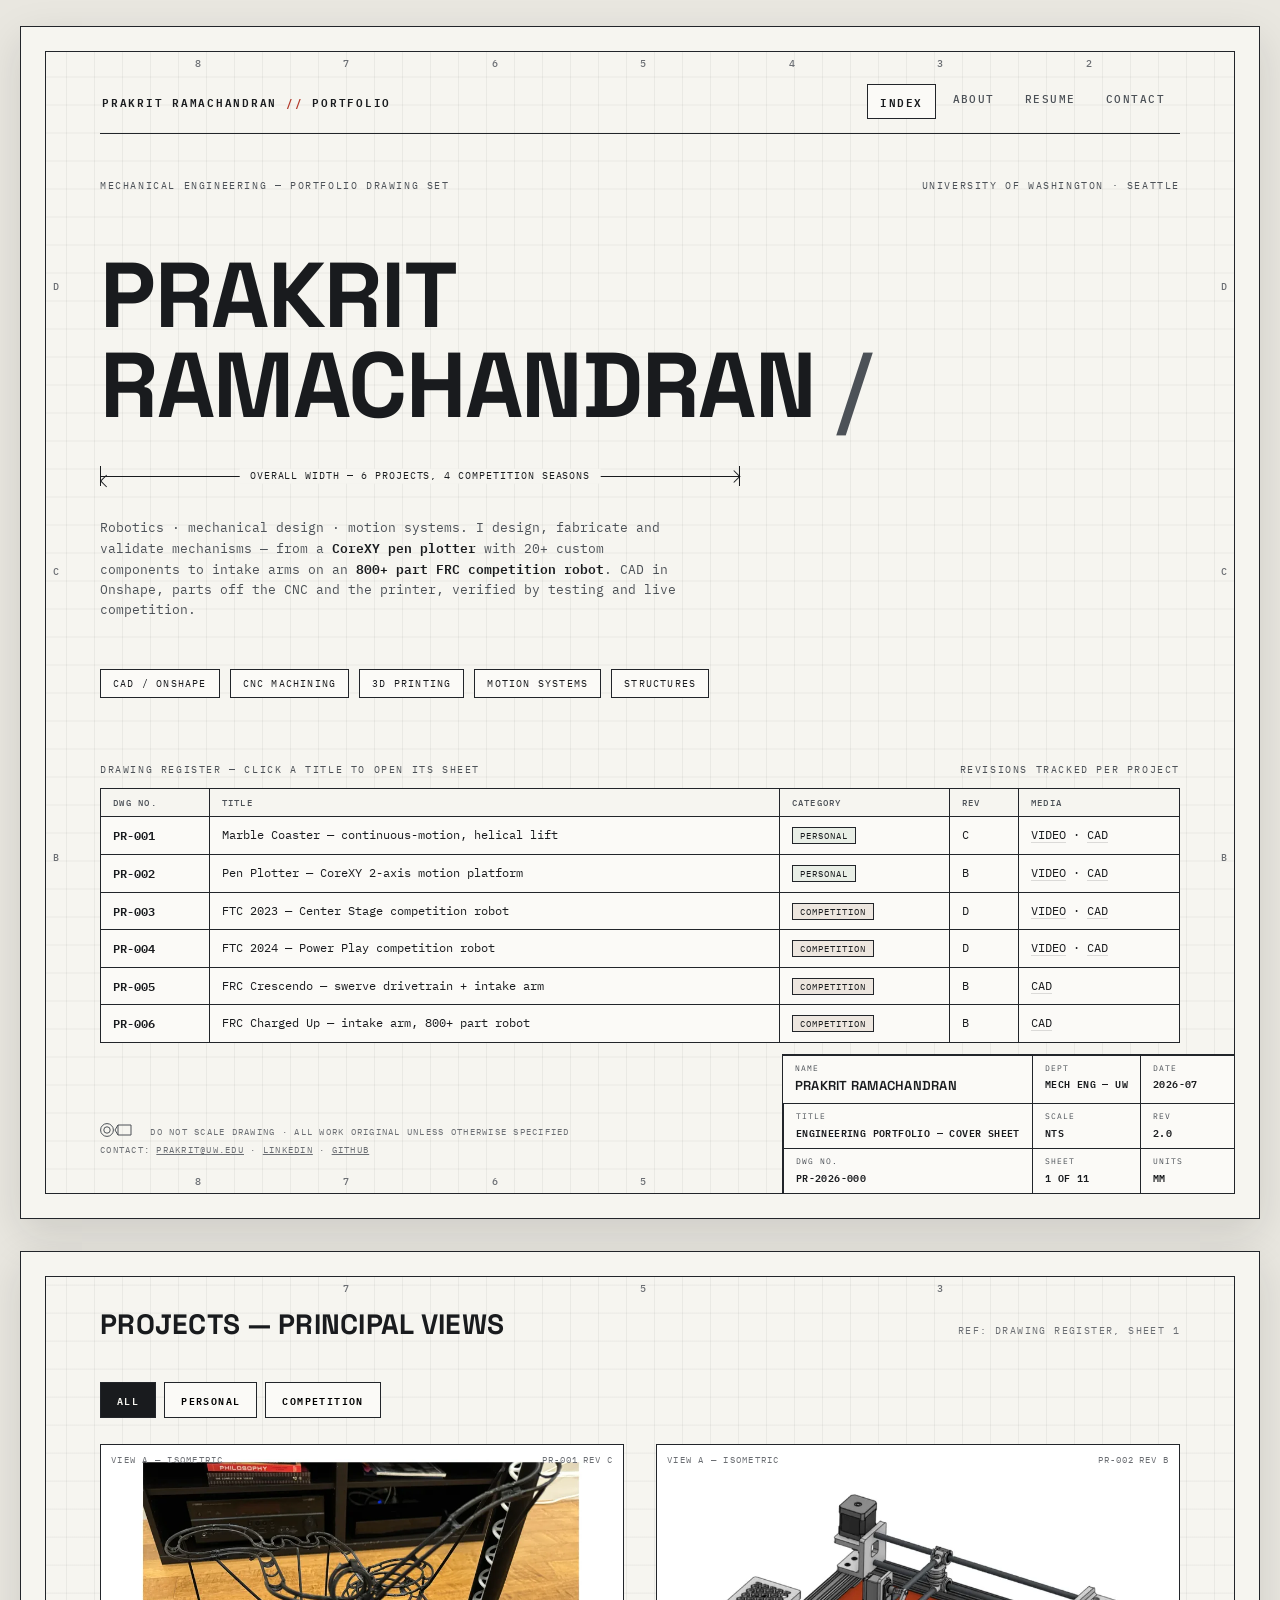
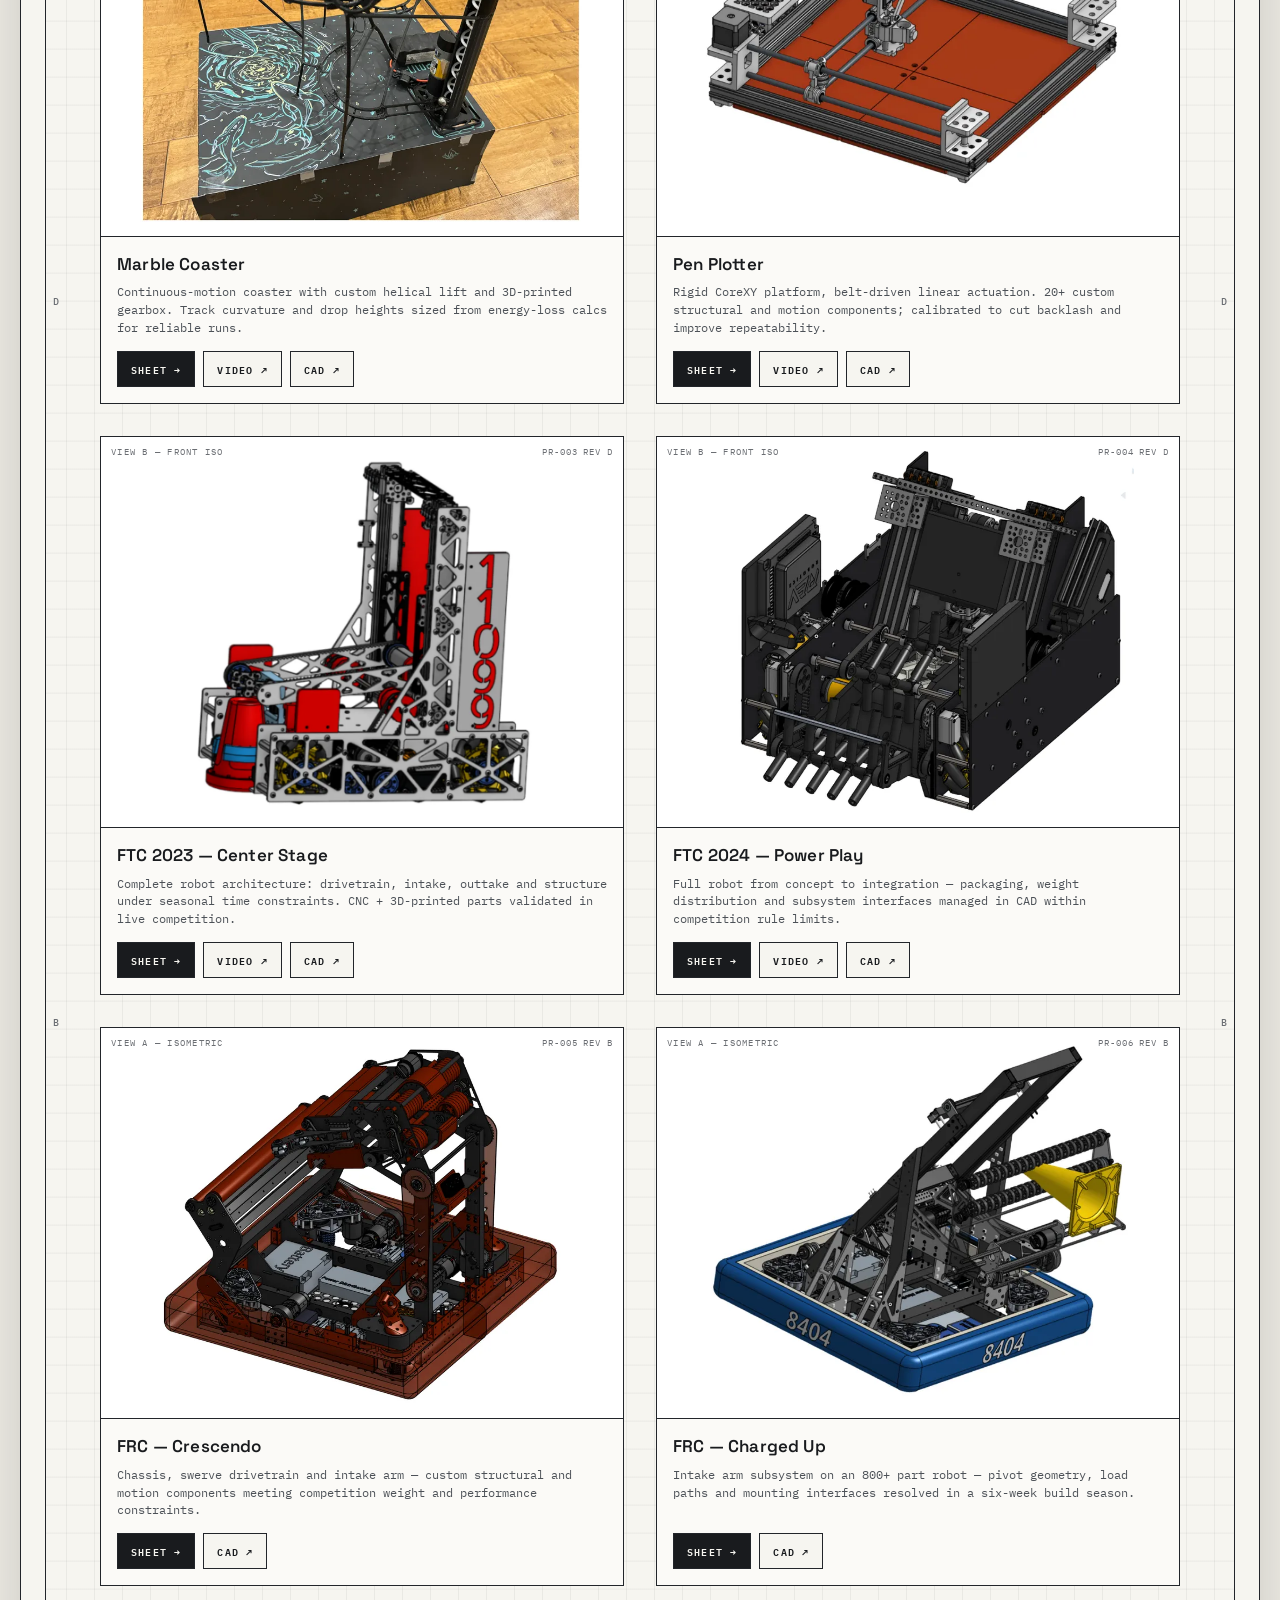
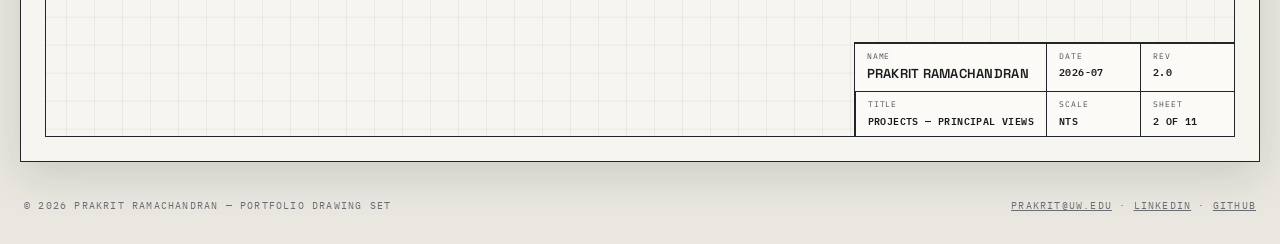
==== index.html @ e2759ec9 "Redesign portfolio as an engineering drawing set Full rebuild of the site (previously hosted only on" ====
<!doctype html>
<html lang="en">
<head>
<meta charset="utf-8"/>
<meta name="viewport" content="width=device-width,initial-scale=1"/>
<title>Prakrit Ramachandran — Mechanical Engineering Portfolio</title>
<meta name="description" content="Mechanical engineering portfolio of Prakrit Ramachandran (University of Washington) — competition robotics, CoreXY pen plotter, continuous-motion marble coaster. CAD, CNC, 3D printing, motion systems."/>
<link rel="icon" type="image/svg+xml" href="/assets/favicon.svg"/>
<link rel="canonical" href="https://prakrit-portfolio.vercel.app/"/>
<meta property="og:type" content="website"/>
<meta property="og:title" content="Prakrit Ramachandran — Engineering Portfolio"/>
<meta property="og:description" content="Robotics · mechanical design · motion systems. A portfolio presented as an engineering drawing set."/>
<meta property="og:image" content="https://prakrit-portfolio.vercel.app/assets/og.jpg"/>
<meta property="og:url" content="https://prakrit-portfolio.vercel.app/"/>
<meta name="twitter:card" content="summary_large_image"/>
<link rel="preconnect" href="https://fonts.googleapis.com">
<link rel="preconnect" href="https://fonts.gstatic.com" crossorigin>
<link href="https://fonts.googleapis.com/css2?family=IBM+Plex+Mono:wght@400;500;600&family=Space+Grotesk:wght@500;600;700&display=swap" rel="stylesheet">
<link rel="stylesheet" href="/styles.css"/>
</head>
<body>

<!-- ============ SHEET 1 — COVER + DRAWING REGISTER ============ -->
<section class="sheet" aria-label="Cover sheet">
  <div class="sheet-inner">
    <div class="zones" aria-hidden="true">
      <span class="zx" style="left:12.5%">8</span><span class="zx" style="left:25%">7</span><span class="zx" style="left:37.5%">6</span><span class="zx" style="left:50%">5</span><span class="zx" style="left:62.5%">4</span><span class="zx" style="left:75%">3</span><span class="zx" style="left:87.5%">2</span>
      <span class="zx b" style="left:12.5%">8</span><span class="zx b" style="left:25%">7</span><span class="zx b" style="left:37.5%">6</span><span class="zx b" style="left:50%">5</span><span class="zx b" style="left:62.5%">4</span><span class="zx b" style="left:75%">3</span><span class="zx b" style="left:87.5%">2</span>
      <span class="zy" style="top:20%">D</span><span class="zy" style="top:45%">C</span><span class="zy" style="top:70%">B</span>
      <span class="zy r" style="top:20%">D</span><span class="zy r" style="top:45%">C</span><span class="zy r" style="top:70%">B</span>
    </div>

    <div class="navstrip">
      <a class="brand" href="/">PRAKRIT RAMACHANDRAN <span class="slash">//</span> PORTFOLIO</a>
      <nav aria-label="Primary">
        <a href="/" aria-current="page">INDEX</a>
        <a href="/about">ABOUT</a>
        <a href="/resume">RESUME</a>
        <a href="/contact">CONTACT</a>
      </nav>
    </div>

    <div class="cover-meta">
      <span>Mechanical Engineering — Portfolio Drawing Set</span>
      <span>University of Washington · Seattle</span>
    </div>

    <h1 class="cover-title">Prakrit<br/>Ramachandran<span class="thin"> /</span></h1>
    <div class="dim" aria-hidden="true">
      <span class="ext" style="left:0"></span><span class="ext" style="right:0"></span>
      <span class="bar"></span>
      <span class="lbl">OVERALL WIDTH — 6 PROJECTS, 4 COMPETITION SEASONS</span>
    </div>

    <p class="cover-sub">Robotics · mechanical design · motion systems. I design, fabricate and validate mechanisms — from a <b>CoreXY pen plotter</b> with 20+ custom components to intake arms on an <b>800+ part FRC competition robot</b>. CAD in Onshape, parts off the CNC and the printer, verified by testing and live competition.</p>

    <div class="cover-tags" role="list" aria-label="Skills">
      <span class="tag" role="listitem">CAD / ONSHAPE</span><span class="tag" role="listitem">CNC MACHINING</span><span class="tag" role="listitem">3D PRINTING</span><span class="tag" role="listitem">MOTION SYSTEMS</span><span class="tag" role="listitem">STRUCTURES</span>
    </div>

    <div class="register">
      <p class="reg-cap"><span>DRAWING REGISTER — CLICK A TITLE TO OPEN ITS SHEET</span><span>REVISIONS TRACKED PER PROJECT</span></p>
      <table class="reg">
        <thead><tr><th scope="col">DWG NO.</th><th scope="col">TITLE</th><th scope="col" class="hide-m">CATEGORY</th><th scope="col" class="hide-m">REV</th><th scope="col">MEDIA</th></tr></thead>
        <tbody>
          <tr>
            <td class="no plain">PR-001</td>
            <td><a class="rowlink" href="/projects/marble-coaster">Marble Coaster — continuous-motion, helical lift</a></td>
            <td class="plain hide-m"><span class="cat p">PERSONAL</span></td><td class="plain hide-m">C</td>
            <td class="plain"><a class="media" href="https://youtu.be/8bl2oFjKbBY" target="_blank" rel="noopener">VIDEO</a> · <a class="media" href="https://cad.onshape.com/documents/384256130598b3cf56482454/w/2050ca5f6c68fd333b65bd61/e/ee0c9c2a7a30ceb8021e9c9c" target="_blank" rel="noopener">CAD</a></td>
          </tr>
          <tr>
            <td class="no plain">PR-002</td>
            <td><a class="rowlink" href="/projects/pen-plotter">Pen Plotter — CoreXY 2-axis motion platform</a></td>
            <td class="plain hide-m"><span class="cat p">PERSONAL</span></td><td class="plain hide-m">B</td>
            <td class="plain"><a class="media" href="https://youtu.be/qZgPj7opYQs" target="_blank" rel="noopener">VIDEO</a> · <a class="media" href="https://cad.onshape.com/documents/32592ddfffefad438c66eb91/w/7700c668dd6e04e0ac611197/e/1776a5f9c063f7653e8564c6" target="_blank" rel="noopener">CAD</a></td>
          </tr>
          <tr>
            <td class="no plain">PR-003</td>
            <td><a class="rowlink" href="/projects/ftc-center-stage">FTC 2023 — Center Stage competition robot</a></td>
            <td class="plain hide-m"><span class="cat c">COMPETITION</span></td><td class="plain hide-m">D</td>
            <td class="plain"><a class="media" href="https://www.youtube.com/watch?v=8yHOitnPuRc" target="_blank" rel="noopener">VIDEO</a> · <a class="media" href="https://cad.onshape.com/documents/21a56fda02435a6c545804e4/w/b0a64d2f252843a2d962571f/e/10439a29e656feba714ab18b" target="_blank" rel="noopener">CAD</a></td>
          </tr>
          <tr>
            <td class="no plain">PR-004</td>
            <td><a class="rowlink" href="/projects/ftc-power-play">FTC 2024 — Power Play competition robot</a></td>
            <td class="plain hide-m"><span class="cat c">COMPETITION</span></td><td class="plain hide-m">D</td>
            <td class="plain"><a class="media" href="https://youtu.be/rv_-GV-la8k" target="_blank" rel="noopener">VIDEO</a> · <a class="media" href="https://cad.onshape.com/documents/5cfcf398c1abd473022fdc97/w/ca053431c6e5b3e2f6314bfa/e/371427608bae168fc1ccc074?renderMode=0&uiState=661c72ffdc1f8708bbbbf50b" target="_blank" rel="noopener">CAD</a></td>
          </tr>
          <tr>
            <td class="no plain">PR-005</td>
            <td><a class="rowlink" href="/projects/frc-crescendo">FRC Crescendo — swerve drivetrain + intake arm</a></td>
            <td class="plain hide-m"><span class="cat c">COMPETITION</span></td><td class="plain hide-m">B</td>
            <td class="plain"><a class="media" href="https://cad.onshape.com/documents/507364f702b24b9ad93b4220/w/3c854fb5b9c545876fc1f113/e/45adb8b54ace8211607a5ac1?renderMode=%20&uiState=66f3ad767076f77109f56f84" target="_blank" rel="noopener">CAD</a></td>
          </tr>
          <tr>
            <td class="no plain">PR-006</td>
            <td><a class="rowlink" href="/projects/frc-charged-up">FRC Charged Up — intake arm, 800+ part robot</a></td>
            <td class="plain hide-m"><span class="cat c">COMPETITION</span></td><td class="plain hide-m">B</td>
            <td class="plain"><a class="media" href="https://cad.onshape.com/documents/6c824aecc1867331a253a99e/w/2cdff6aef3e157d9c9357890/e/097e5739bbd965454c6625a1" target="_blank" rel="noopener">CAD</a></td>
          </tr>
        </tbody>
      </table>
    </div>

    <div class="stamp">
      <svg class="thirdangle" width="34" height="16" viewBox="0 0 34 16" fill="none" stroke="#4C5157" stroke-width="1" aria-hidden="true"><circle cx="7" cy="8" r="3.2"/><circle cx="7" cy="8" r="6.4"/><path d="M18 3 L31 3 L31 13 L18 13 Z M18 3 L15 8 L18 13"/></svg>
      DO NOT SCALE DRAWING · ALL WORK ORIGINAL UNLESS OTHERWISE SPECIFIED<br/>
      CONTACT: <a href="mailto:prakrit@uw.edu">PRAKRIT@UW.EDU</a> · <a href="https://www.linkedin.com/in/prakrit-ramachandran-660112269/" target="_blank" rel="noopener">LINKEDIN</a> · <a href="https://github.com/prakritr" target="_blank" rel="noopener">GITHUB</a>
    </div>

    <div class="titleblock" role="presentation">
      <div class="tb wide name"><span class="k">NAME</span><span class="v">PRAKRIT RAMACHANDRAN</span></div>
      <div class="tb"><span class="k">DEPT</span><span class="v">MECH ENG — UW</span></div>
      <div class="tb"><span class="k">DATE</span><span class="v">2026-07</span></div>
      <div class="tb wide"><span class="k">TITLE</span><span class="v">ENGINEERING PORTFOLIO — COVER SHEET</span></div>
      <div class="tb"><span class="k">SCALE</span><span class="v">NTS</span></div>
      <div class="tb"><span class="k">REV</span><span class="v">2.0</span></div>
      <div class="tb wide"><span class="k">DWG NO.</span><span class="v">PR-2026-000</span></div>
      <div class="tb"><span class="k">SHEET</span><span class="v">1 OF 11</span></div>
      <div class="tb"><span class="k">UNITS</span><span class="v">MM</span></div>
    </div>
  </div>
</section>

<!-- ============ SHEET 2 — PROJECTS, PRINCIPAL VIEWS ============ -->
<section class="sheet" aria-label="Projects">
  <div class="sheet-inner">
    <div class="zones" aria-hidden="true">
      <span class="zx" style="left:25%">7</span><span class="zx" style="left:50%">5</span><span class="zx" style="left:75%">3</span>
      <span class="zy" style="top:30%">D</span><span class="zy" style="top:65%">B</span>
      <span class="zy r" style="top:30%">D</span><span class="zy r" style="top:65%">B</span>
    </div>

    <div class="sheet-head" style="margin-top:6px">
      <h2>Projects — Principal Views</h2>
      <span class="ref">REF: DRAWING REGISTER, SHEET 1</span>
    </div>

    <div class="filters" role="toolbar" aria-label="Filter projects">
      <button class="pill" data-filter="all" aria-pressed="true">ALL</button>
      <button class="pill" data-filter="personal" aria-pressed="false">PERSONAL</button>
      <button class="pill" data-filter="competition" aria-pressed="false">COMPETITION</button>
    </div>

    <div class="views">
      <article class="view" data-category="personal">
        <div class="img"><span class="viewlbl">VIEW A — ISOMETRIC</span><span class="dwgno">PR-001 REV C</span>
          <a href="/projects/marble-coaster" aria-label="Open Marble Coaster sheet"><picture>
            <source type="image/webp" srcset="/assets/img/marble-coaster-800.webp 800w, /assets/img/marble-coaster-1600.webp 1600w" sizes="(max-width:820px) 92vw, 540px"/>
            <img src="/assets/img/marble-coaster-1600.jpg" alt="Continuous-motion marble coaster with helical lift, as built" loading="lazy" width="1400" height="1156"/>
          </picture></a>
        </div>
        <div class="meta">
          <h3><a href="/projects/marble-coaster">Marble Coaster</a></h3>
          <p>Continuous-motion coaster with custom helical lift and 3D-printed gearbox. Track curvature and drop heights sized from energy-loss calcs for reliable runs.</p>
          <div class="links"><a class="btn solid" href="/projects/marble-coaster">SHEET →</a><a class="btn" href="https://youtu.be/8bl2oFjKbBY" target="_blank" rel="noopener">VIDEO ↗</a><a class="btn" href="https://cad.onshape.com/documents/384256130598b3cf56482454/w/2050ca5f6c68fd333b65bd61/e/ee0c9c2a7a30ceb8021e9c9c" target="_blank" rel="noopener">CAD ↗</a></div>
        </div>
      </article>

      <article class="view" data-category="personal">
        <div class="img"><span class="viewlbl">VIEW A — ISOMETRIC</span><span class="dwgno">PR-002 REV B</span>
          <a href="/projects/pen-plotter" aria-label="Open Pen Plotter sheet"><picture>
            <source type="image/webp" srcset="/assets/img/pen-plotter-800.webp 800w, /assets/img/pen-plotter-1600.webp 1600w" sizes="(max-width:820px) 92vw, 540px"/>
            <img src="/assets/img/pen-plotter-1600.jpg" alt="CoreXY pen plotter CAD render, isometric view" loading="lazy" width="1400" height="843"/>
          </picture></a>
        </div>
        <div class="meta">
          <h3><a href="/projects/pen-plotter">Pen Plotter</a></h3>
          <p>Rigid CoreXY platform, belt-driven linear actuation. 20+ custom structural and motion components; calibrated to cut backlash and improve repeatability.</p>
          <div class="links"><a class="btn solid" href="/projects/pen-plotter">SHEET →</a><a class="btn" href="https://youtu.be/qZgPj7opYQs" target="_blank" rel="noopener">VIDEO ↗</a><a class="btn" href="https://cad.onshape.com/documents/32592ddfffefad438c66eb91/w/7700c668dd6e04e0ac611197/e/1776a5f9c063f7653e8564c6" target="_blank" rel="noopener">CAD ↗</a></div>
        </div>
      </article>

      <article class="view" data-category="competition">
        <div class="img"><span class="viewlbl">VIEW B — FRONT ISO</span><span class="dwgno">PR-003 REV D</span>
          <a href="/projects/ftc-center-stage" aria-label="Open FTC Center Stage sheet"><picture>
            <source type="image/webp" srcset="/assets/img/ftc-center-stage-800.webp 800w, /assets/img/ftc-center-stage-1600.webp 1600w" sizes="(max-width:820px) 92vw, 540px"/>
            <img src="/assets/img/ftc-center-stage-1600.jpg" alt="FTC Center Stage robot CAD render with lift and intake" loading="lazy" width="1064" height="1080"/>
          </picture></a>
        </div>
        <div class="meta">
          <h3><a href="/projects/ftc-center-stage">FTC 2023 — Center Stage</a></h3>
          <p>Complete robot architecture: drivetrain, intake, outtake and structure under seasonal time constraints. CNC + 3D-printed parts validated in live competition.</p>
          <div class="links"><a class="btn solid" href="/projects/ftc-center-stage">SHEET →</a><a class="btn" href="https://www.youtube.com/watch?v=8yHOitnPuRc" target="_blank" rel="noopener">VIDEO ↗</a><a class="btn" href="https://cad.onshape.com/documents/21a56fda02435a6c545804e4/w/b0a64d2f252843a2d962571f/e/10439a29e656feba714ab18b" target="_blank" rel="noopener">CAD ↗</a></div>
        </div>
      </article>

      <article class="view" data-category="competition">
        <div class="img"><span class="viewlbl">VIEW B — FRONT ISO</span><span class="dwgno">PR-004 REV D</span>
          <a href="/projects/ftc-power-play" aria-label="Open FTC Power Play sheet"><picture>
            <source type="image/webp" srcset="/assets/img/ftc-power-play-800.webp 800w, /assets/img/ftc-power-play-1600.webp 1600w" sizes="(max-width:820px) 92vw, 540px"/>
            <img src="/assets/img/ftc-power-play-1600.jpg" alt="FTC Power Play robot CAD render" loading="lazy" width="1236" height="1080"/>
          </picture></a>
        </div>
        <div class="meta">
          <h3><a href="/projects/ftc-power-play">FTC 2024 — Power Play</a></h3>
          <p>Full robot from concept to integration — packaging, weight distribution and subsystem interfaces managed in CAD within competition rule limits.</p>
          <div class="links"><a class="btn solid" href="/projects/ftc-power-play">SHEET →</a><a class="btn" href="https://youtu.be/rv_-GV-la8k" target="_blank" rel="noopener">VIDEO ↗</a><a class="btn" href="https://cad.onshape.com/documents/5cfcf398c1abd473022fdc97/w/ca053431c6e5b3e2f6314bfa/e/371427608bae168fc1ccc074?renderMode=0&uiState=661c72ffdc1f8708bbbbf50b" target="_blank" rel="noopener">CAD ↗</a></div>
        </div>
      </article>

      <article class="view" data-category="competition">
        <div class="img"><span class="viewlbl">VIEW A — ISOMETRIC</span><span class="dwgno">PR-005 REV B</span>
          <a href="/projects/frc-crescendo" aria-label="Open FRC Crescendo sheet"><picture>
            <source type="image/webp" srcset="/assets/img/frc-crescendo-800.webp 800w, /assets/img/frc-crescendo-1600.webp 1600w" sizes="(max-width:820px) 92vw, 540px"/>
            <img src="/assets/img/frc-crescendo-1600.jpg" alt="FRC Crescendo robot CAD render with swerve drivetrain and intake arm" loading="lazy" width="1140" height="936"/>
          </picture></a>
        </div>
        <div class="meta">
          <h3><a href="/projects/frc-crescendo">FRC — Crescendo</a></h3>
          <p>Chassis, swerve drivetrain and intake arm — custom structural and motion components meeting competition weight and performance constraints.</p>
          <div class="links"><a class="btn solid" href="/projects/frc-crescendo">SHEET →</a><a class="btn" href="https://cad.onshape.com/documents/507364f702b24b9ad93b4220/w/3c854fb5b9c545876fc1f113/e/45adb8b54ace8211607a5ac1?renderMode=%20&uiState=66f3ad767076f77109f56f84" target="_blank" rel="noopener">CAD ↗</a></div>
        </div>
      </article>

      <article class="view" data-category="competition">
        <div class="img"><span class="viewlbl">VIEW A — ISOMETRIC</span><span class="dwgno">PR-006 REV B</span>
          <a href="/projects/frc-charged-up" aria-label="Open FRC Charged Up sheet"><picture>
            <source type="image/webp" srcset="/assets/img/frc-charged-up-800.webp 800w, /assets/img/frc-charged-up-1600.webp 1600w" sizes="(max-width:820px) 92vw, 540px"/>
            <img src="/assets/img/frc-charged-up-1600.jpg" alt="FRC Charged Up robot CAD render with intake arm extended" loading="lazy" width="1200" height="944"/>
          </picture></a>
        </div>
        <div class="meta">
          <h3><a href="/projects/frc-charged-up">FRC — Charged Up</a></h3>
          <p>Intake arm subsystem on an 800+ part robot — pivot geometry, load paths and mounting interfaces resolved in a six-week build season.</p>
          <div class="links"><a class="btn solid" href="/projects/frc-charged-up">SHEET →</a><a class="btn" href="https://cad.onshape.com/documents/6c824aecc1867331a253a99e/w/2cdff6aef3e157d9c9357890/e/097e5739bbd965454c6625a1" target="_blank" rel="noopener">CAD ↗</a></div>
        </div>
      </article>
    </div>

    <div class="titleblock" role="presentation">
      <div class="tb wide name"><span class="k">NAME</span><span class="v">PRAKRIT RAMACHANDRAN</span></div>
      <div class="tb"><span class="k">DATE</span><span class="v">2026-07</span></div>
      <div class="tb"><span class="k">REV</span><span class="v">2.0</span></div>
      <div class="tb wide"><span class="k">TITLE</span><span class="v">PROJECTS — PRINCIPAL VIEWS</span></div>
      <div class="tb"><span class="k">SCALE</span><span class="v">NTS</span></div>
      <div class="tb"><span class="k">SHEET</span><span class="v">2 OF 11</span></div>
    </div>
  </div>
</section>

<footer class="footer-note">
  <span>© 2026 PRAKRIT RAMACHANDRAN — PORTFOLIO DRAWING SET</span>
  <span><a href="mailto:prakrit@uw.edu">PRAKRIT@UW.EDU</a> · <a href="https://www.linkedin.com/in/prakrit-ramachandran-660112269/" target="_blank" rel="noopener">LINKEDIN</a> · <a href="https://github.com/prakritr" target="_blank" rel="noopener">GITHUB</a></span>
</footer>

<script src="/script.js" defer></script>
</body>
</html>
---- styles.css ----
/* ============================================================
   PRAKRIT RAMACHANDRAN — ENGINEERING PORTFOLIO
   Design system: "Drawing Sheet" — the site as a drawing set.
   Paper, ink, zone-ruled borders, title blocks, balloons, BOMs.
   ============================================================ */

:root{
  --paper:#F6F5F0;
  --paper2:#FBFAF7;
  --desk:#E9E7E0;
  --ink:#191B1E;
  --ink2:#4C5157;
  --ink3:#6B6E73;
  --line:#22252A;
  --faint:rgba(25,27,30,.14);
  --grid:rgba(25,27,30,.055);
  --accent:#B33A2B;
  --ok:#3E6B4A;
  --mono:'IBM Plex Mono',ui-monospace,SFMono-Regular,Menlo,monospace;
  --disp:'Space Grotesk','Helvetica Neue',Arial,sans-serif;
}

*{box-sizing:border-box;margin:0;padding:0}
html{scroll-behavior:smooth}
@media(prefers-reduced-motion:reduce){html{scroll-behavior:auto}}
body{
  background:var(--desk);
  color:var(--ink);
  font-family:var(--mono);
  font-size:14px;
  line-height:1.55;
  padding:26px 16px 0;
  -webkit-font-smoothing:antialiased;
}
img{max-width:100%;display:block}
a{color:inherit}
:focus-visible{outline:2px solid var(--accent);outline-offset:2px}
::selection{background:#191B1E;color:#F6F5F0}

/* ---------------- sheet chrome ---------------- */
.sheet{position:relative;max-width:1240px;margin:0 auto 32px;background:var(--paper);border:1.5px solid var(--line);box-shadow:0 14px 40px rgba(20,22,25,.13)}
.sheet-inner{
  position:relative;margin:24px;border:1px solid var(--line);
  padding:20px 54px 150px;
  background:linear-gradient(var(--grid) 1px,transparent 1px),linear-gradient(90deg,var(--grid) 1px,transparent 1px);
  background-size:28px 28px;background-position:center;
}
@media(max-width:900px){
  body{padding:14px 8px 0}
  .sheet-inner{margin:12px;padding:16px 20px 20px}
}

/* zone ticks around the frame */
.zones{position:absolute;inset:0;pointer-events:none;font:500 9.5px var(--mono);color:var(--ink3)}
.zones span{position:absolute}
.zx{top:5px}.zx.b{top:auto;bottom:5px}
.zy{left:7px}.zy.r{left:auto;right:7px}
@media(max-width:900px){.zones{display:none}}

/* nav strip (inside every sheet) */
.navstrip{display:flex;justify-content:space-between;align-items:center;gap:14px;flex-wrap:wrap;border-bottom:1px solid var(--line);padding:12px 2px 14px;margin-bottom:44px}
.navstrip .brand{font:600 11px var(--mono);letter-spacing:.16em;text-decoration:none}
.navstrip .brand .slash{color:var(--accent)}
.navstrip nav{display:flex;gap:4px;flex-wrap:wrap}
.navstrip nav a{font:500 10.5px var(--mono);letter-spacing:.14em;text-decoration:none;color:var(--ink2);padding:7px 12px;border:1px solid transparent}
.navstrip nav a:hover{color:var(--ink);border-color:var(--line);background:var(--paper2)}
.navstrip nav a[aria-current="page"]{color:var(--ink);border-color:var(--line);background:var(--paper2);font-weight:600}

/* title block */
.titleblock{position:absolute;right:-1px;bottom:-1px;border:1px solid var(--line);background:var(--paper2);display:grid;grid-template-columns:repeat(4,minmax(88px,auto));font-size:10px;z-index:5}
.tb{border-left:1px solid var(--line);border-top:1px solid var(--line);padding:6px 12px 7px;min-width:94px}
.tb:first-child{border-left:none}
.tb .k{display:block;font-size:8px;letter-spacing:.12em;color:var(--ink2);margin-bottom:2px}
.tb .v{font-weight:600;letter-spacing:.04em}
.tb.wide{grid-column:span 2}
.tb.name .v{font-family:var(--disp);font-size:13px;letter-spacing:.02em}
@media(max-width:900px){
  /* flow the title block at the sheet bottom instead of absolute-overlapping content */
  .titleblock{position:static;margin:36px -20px -16px;grid-template-columns:repeat(3,1fr)}
  .tb{min-width:0}
  .tb.wide{grid-column:span 2}
}

.stamp{position:absolute;left:54px;bottom:34px;right:420px;font-size:9px;letter-spacing:.14em;color:var(--ink3);line-height:2}
.stamp a{color:inherit}
@media(max-width:900px){.stamp{display:none}}
.thirdangle{display:inline-block;vertical-align:-3px;margin-right:10px}

/* sheet head (interior pages) */
.sheet-head{display:flex;justify-content:space-between;align-items:baseline;gap:14px;flex-wrap:wrap;margin-bottom:36px}
.sheet-head h1,.sheet-head h2{font-family:var(--disp);font-weight:700;font-size:clamp(21px,3.2vw,28px);letter-spacing:.01em;text-transform:uppercase}
.sheet-head .ref{font-size:10px;letter-spacing:.14em;color:var(--ink3)}
.sheet-head .ref a{text-decoration:none;border-bottom:1px solid var(--faint)}
.sheet-head .ref a:hover{border-bottom-color:var(--ink);color:var(--ink)}

/* ---------------- cover ---------------- */
.cover-meta{display:flex;justify-content:space-between;gap:12px;flex-wrap:wrap;font-size:10px;letter-spacing:.16em;color:var(--ink2);text-transform:uppercase;margin-bottom:56px}
.cover-title{font-family:var(--disp);font-weight:700;font-size:clamp(40px,7.2vw,92px);line-height:.98;letter-spacing:-.015em;text-transform:uppercase}
.cover-title .thin{color:var(--ink2);font-weight:500}
.cover-sub{margin-top:26px;font-size:13px;max-width:580px;color:var(--ink2)}
.cover-sub b{color:var(--ink);font-weight:600}

.dim{position:relative;height:30px;margin-top:32px;max-width:640px}
.dim .bar{position:absolute;left:0;right:0;top:14px;border-top:1px solid var(--ink)}
.dim .bar:before,.dim .bar:after{content:"";position:absolute;top:-4.5px;border:solid var(--ink);border-width:0 0 1px 1px;width:8px;height:8px}
.dim .bar:before{left:0;transform:rotate(45deg);transform-origin:left bottom}
.dim .bar:after{right:0;transform:rotate(-135deg) translate(1px,-1px)}
.dim .ext{position:absolute;top:4px;height:20px;border-left:1px solid var(--ink)}
.dim .lbl{position:absolute;left:50%;top:14px;transform:translate(-50%,-50%);background:var(--paper);padding:0 10px;font-size:9.5px;letter-spacing:.1em;white-space:nowrap}
@media(max-width:640px){.dim .lbl{font-size:8px;letter-spacing:.06em}}

.cover-tags{margin-top:48px;display:flex;gap:10px;flex-wrap:wrap}
.tag{border:1px solid var(--line);padding:6px 12px;font-size:10px;letter-spacing:.12em;background:var(--paper2)}

/* ---------------- drawing register ---------------- */
.register{margin-top:64px}
.reg-cap{display:flex;justify-content:space-between;gap:10px;flex-wrap:wrap;font-size:10px;letter-spacing:.16em;color:var(--ink2);margin-bottom:10px}
table.reg{width:100%;border-collapse:collapse;background:var(--paper2);font-size:12px}
.reg th{font-size:9px;letter-spacing:.14em;color:var(--ink2);font-weight:500;text-align:left;border:1px solid var(--line);padding:7px 12px;background:var(--paper)}
.reg td{border:1px solid var(--line);padding:0}
.reg td.plain{padding:9px 12px}
.reg .rowlink{display:block;padding:9px 12px;text-decoration:none}
.reg tr:hover td{background:#F1EFE8}
.reg td.no{font-weight:600;white-space:nowrap}
.reg .cat{font-size:9px;letter-spacing:.12em;border:1px solid var(--line);padding:2px 7px;white-space:nowrap}
.reg .cat.p{background:#E8EEE6}
.reg .cat.c{background:#EDE6DF}
.reg a.media{text-decoration:none;border-bottom:1px solid var(--faint)}
.reg a.media:hover{border-bottom-color:var(--ink)}
@media(max-width:760px){
  .reg .hide-m{display:none}
}

/* ---------------- filter pills ---------------- */
.filters{display:flex;gap:8px;flex-wrap:wrap;margin:0 0 26px}
.pill{font:600 10px var(--mono);letter-spacing:.14em;border:1px solid var(--line);background:var(--paper2);padding:8px 16px;cursor:pointer;transition:all .15s}
.pill:hover{background:var(--ink);color:var(--paper)}
.pill[aria-pressed="true"]{background:var(--ink);color:var(--paper)}

/* ---------------- project views grid ---------------- */
.views{display:grid;grid-template-columns:1fr 1fr;gap:32px}
@media(max-width:820px){.views{grid-template-columns:1fr}}
.view{border:1px solid var(--line);background:var(--paper2);display:flex;flex-direction:column}
.view.hidden{display:none}
.view .img{position:relative;background:#fff;border-bottom:1px solid var(--line);aspect-ratio:4/3;overflow:hidden}
.view .img a{display:block;width:100%;height:100%}
.view .img img{width:100%;height:100%;object-fit:contain;padding:14px;transition:transform .35s ease}
.view:hover .img img{transform:scale(1.035)}
@media(prefers-reduced-motion:reduce){.view .img img,.view:hover .img img{transition:none;transform:none}}
.view .img .viewlbl{position:absolute;left:10px;top:8px;font-size:9px;letter-spacing:.14em;color:var(--ink3);z-index:2}
.view .img .dwgno{position:absolute;right:10px;top:8px;font-size:9px;letter-spacing:.1em;color:var(--ink3);z-index:2}
.view .meta{padding:14px 16px 16px;display:flex;flex-direction:column;flex:1}
.view .meta h3{font-family:var(--disp);font-size:17px;font-weight:600;letter-spacing:.01em}
.view .meta h3 a{text-decoration:none}
.view .meta h3 a:hover{color:var(--accent)}
.view .meta p{font-size:11.5px;color:var(--ink2);margin-top:6px;flex:1}
.view .links{display:flex;gap:8px;margin-top:14px;flex-wrap:wrap}

/* buttons */
.btn{display:inline-block;font:600 10px var(--mono);letter-spacing:.12em;border:1px solid var(--line);padding:8px 13px;text-decoration:none;background:var(--paper);transition:all .15s;cursor:pointer}
.btn:hover{background:var(--ink);color:var(--paper)}
.btn.solid{background:var(--ink);color:var(--paper)}
.btn.solid:hover{background:var(--accent);border-color:var(--accent)}

/* ---------------- case study (project sheets) ---------------- */
.cs{display:grid;grid-template-columns:1.12fr .88fr;gap:44px;align-items:start}
@media(max-width:880px){.cs{grid-template-columns:1fr}}
.cs-fig{position:relative;border:1px solid var(--line);background:#fff;padding:28px 24px 40px}
.cs-fig img{width:100%}
.cs-fig figcaption{position:absolute;left:12px;bottom:10px;right:12px;font-size:9px;letter-spacing:.14em;color:var(--ink3)}
.balloon{position:absolute;width:24px;height:24px;border:1.25px solid var(--ink);border-radius:50%;background:var(--paper2);display:flex;align-items:center;justify-content:center;font:600 11px var(--mono);z-index:3}
.leader{position:absolute;background:var(--ink);height:1px;transform-origin:left center;z-index:2;opacity:.8}

.cs-notes h2{font-family:var(--disp);font-size:19px;font-weight:700;text-transform:uppercase;margin-bottom:4px}
.cs-notes .sub{font-size:10px;letter-spacing:.14em;color:var(--ink2);margin-bottom:20px}
.notelist{list-style:none;counter-reset:n;margin-bottom:28px}
.notelist li{counter-increment:n;position:relative;padding:11px 0 11px 40px;border-top:1px solid var(--faint);font-size:12.5px;color:var(--ink2)}
.notelist li b{color:var(--ink)}
.notelist li:last-child{border-bottom:1px solid var(--faint)}
.notelist li:before{content:counter(n);position:absolute;left:0;top:10px;width:23px;height:23px;border:1.25px solid var(--ink);border-radius:50%;display:flex;align-items:center;justify-content:center;font:600 11px var(--mono);background:var(--paper2);color:var(--ink)}

table.spec{width:100%;border-collapse:collapse;font-size:11px;background:var(--paper2)}
.spec caption{caption-side:top;text-align:left;font-size:10px;letter-spacing:.16em;color:var(--ink2);padding-bottom:8px}
.spec th{font-size:9px;letter-spacing:.12em;font-weight:500;color:var(--ink2);border:1px solid var(--line);padding:6px 10px;background:var(--paper);text-align:left}
.spec td{border:1px solid var(--line);padding:7px 10px}
.spec td.k{color:var(--ink2);font-size:9.5px;letter-spacing:.1em;width:38%}
.spec td.v{font-weight:600}

.cs-actions{margin-top:24px;display:flex;gap:10px;flex-wrap:wrap}

/* video block */
.video-block{margin-top:52px}
.video-cap{font-size:10px;letter-spacing:.16em;color:var(--ink2);margin-bottom:10px;display:flex;justify-content:space-between;gap:10px;flex-wrap:wrap}
.yt{position:relative;border:1px solid var(--line);background:#000;aspect-ratio:16/9;overflow:hidden;cursor:pointer;padding:0;display:block;width:100%}
.yt img{width:100%;height:100%;object-fit:cover;opacity:.85}
.yt .play{position:absolute;left:50%;top:50%;transform:translate(-50%,-50%);width:74px;height:50px;background:var(--paper);border:1.5px solid var(--line);display:flex;align-items:center;justify-content:center;transition:all .15s}
.yt:hover .play{background:var(--accent);border-color:var(--accent)}
.yt .play svg{fill:var(--ink)}
.yt:hover .play svg{fill:#fff}
.yt .ytlbl{position:absolute;left:10px;top:8px;font:600 9px var(--mono);letter-spacing:.14em;color:#fff;background:rgba(0,0,0,.55);padding:4px 8px}
.yt iframe{position:absolute;inset:0;width:100%;height:100%;border:0}

/* prev / next sheet nav */
.sheetnav{display:flex;justify-content:space-between;gap:10px;margin-top:56px;padding-top:18px;border-top:1px solid var(--line)}
.sheetnav a{font:600 10px var(--mono);letter-spacing:.12em;text-decoration:none;color:var(--ink2);border:1px solid var(--line);background:var(--paper2);padding:9px 14px}
.sheetnav a:hover{background:var(--ink);color:var(--paper)}
.sheetnav .spacer{flex:1}

/* ---------------- about ---------------- */
.about-grid{display:grid;grid-template-columns:.9fr 1.1fr;gap:48px;align-items:start}
@media(max-width:880px){.about-grid{grid-template-columns:1fr}}
.about-fig{position:relative;border:1px solid var(--line);background:#fff;padding:22px 22px 36px}
.about-fig figcaption{position:absolute;left:12px;bottom:9px;font-size:9px;letter-spacing:.14em;color:var(--ink3)}
.about-copy h2{font-family:var(--disp);font-size:24px;font-weight:700;text-transform:uppercase}
.about-copy .role{font-size:10px;letter-spacing:.16em;color:var(--ink2);margin:4px 0 22px}
.about-copy p{font-size:13px;color:var(--ink2);margin-bottom:14px;max-width:60ch}
.about-copy p b{color:var(--ink);font-weight:600}
.about-actions{display:flex;gap:10px;flex-wrap:wrap;margin:22px 0 30px}
.kv{border-top:1px solid var(--line)}
.kv div{display:flex;justify-content:space-between;gap:14px;padding:10px 2px;border-bottom:1px solid var(--faint);font-size:12px}
.kv dt{color:var(--ink2);font-size:9.5px;letter-spacing:.14em;padding-top:2px}
.kv dd{font-weight:600;text-align:right}
.kv dd a{text-decoration:none;border-bottom:1px solid var(--faint)}
.kv dd a:hover{border-bottom-color:var(--ink)}

/* ---------------- resume ---------------- */
.resume-actions{display:flex;gap:10px;flex-wrap:wrap;margin-bottom:26px}
.resume-frame{border:1px solid var(--line);background:#fff;padding:14px}
.resume-frame object{width:100%;height:1100px}
.resume-frame .fallback{padding:0}
@media(max-width:880px){.resume-frame object{height:70vh}}

/* ---------------- contact ---------------- */
.contact-grid{display:grid;grid-template-columns:1.05fr .95fr;gap:48px;align-items:start}
@media(max-width:880px){.contact-grid{grid-template-columns:1fr}}
.contact-lede{font-size:13px;color:var(--ink2);max-width:58ch;margin-bottom:26px}
.bigmail{font-family:var(--disp);font-weight:700;font-size:clamp(22px,3.6vw,34px);text-decoration:none;border-bottom:2px solid var(--ink);letter-spacing:-.01em}
.bigmail:hover{color:var(--accent);border-color:var(--accent)}
.channels{margin-top:34px}
form.rfq label{display:block;font-size:10px;letter-spacing:.14em;color:var(--ink2);margin:0 0 16px}
form.rfq input,form.rfq textarea{display:block;width:100%;margin-top:6px;border:1px solid var(--line);background:#fff;padding:11px 12px;font:400 13px var(--mono);color:var(--ink)}
form.rfq input:focus,form.rfq textarea:focus{outline:2px solid var(--ink);outline-offset:-1px}
form.rfq .hint{font-size:9.5px;letter-spacing:.08em;color:var(--ink3);margin-top:10px}

/* ---------------- footer ---------------- */
.footer-note{max-width:1240px;margin:0 auto;padding:4px 4px 30px;display:flex;justify-content:space-between;gap:10px;flex-wrap:wrap;font-size:10px;letter-spacing:.12em;color:#6B6E73}
.footer-note a{color:inherit}

/* ---------------- print ---------------- */
@media print{
  body{background:#fff;padding:0}
  .sheet{box-shadow:none;margin:0 0 8mm;border-width:1px}
  .navstrip,.footer-note,.filters,.sheetnav{display:none}
  .sheet-inner{background:none}
}
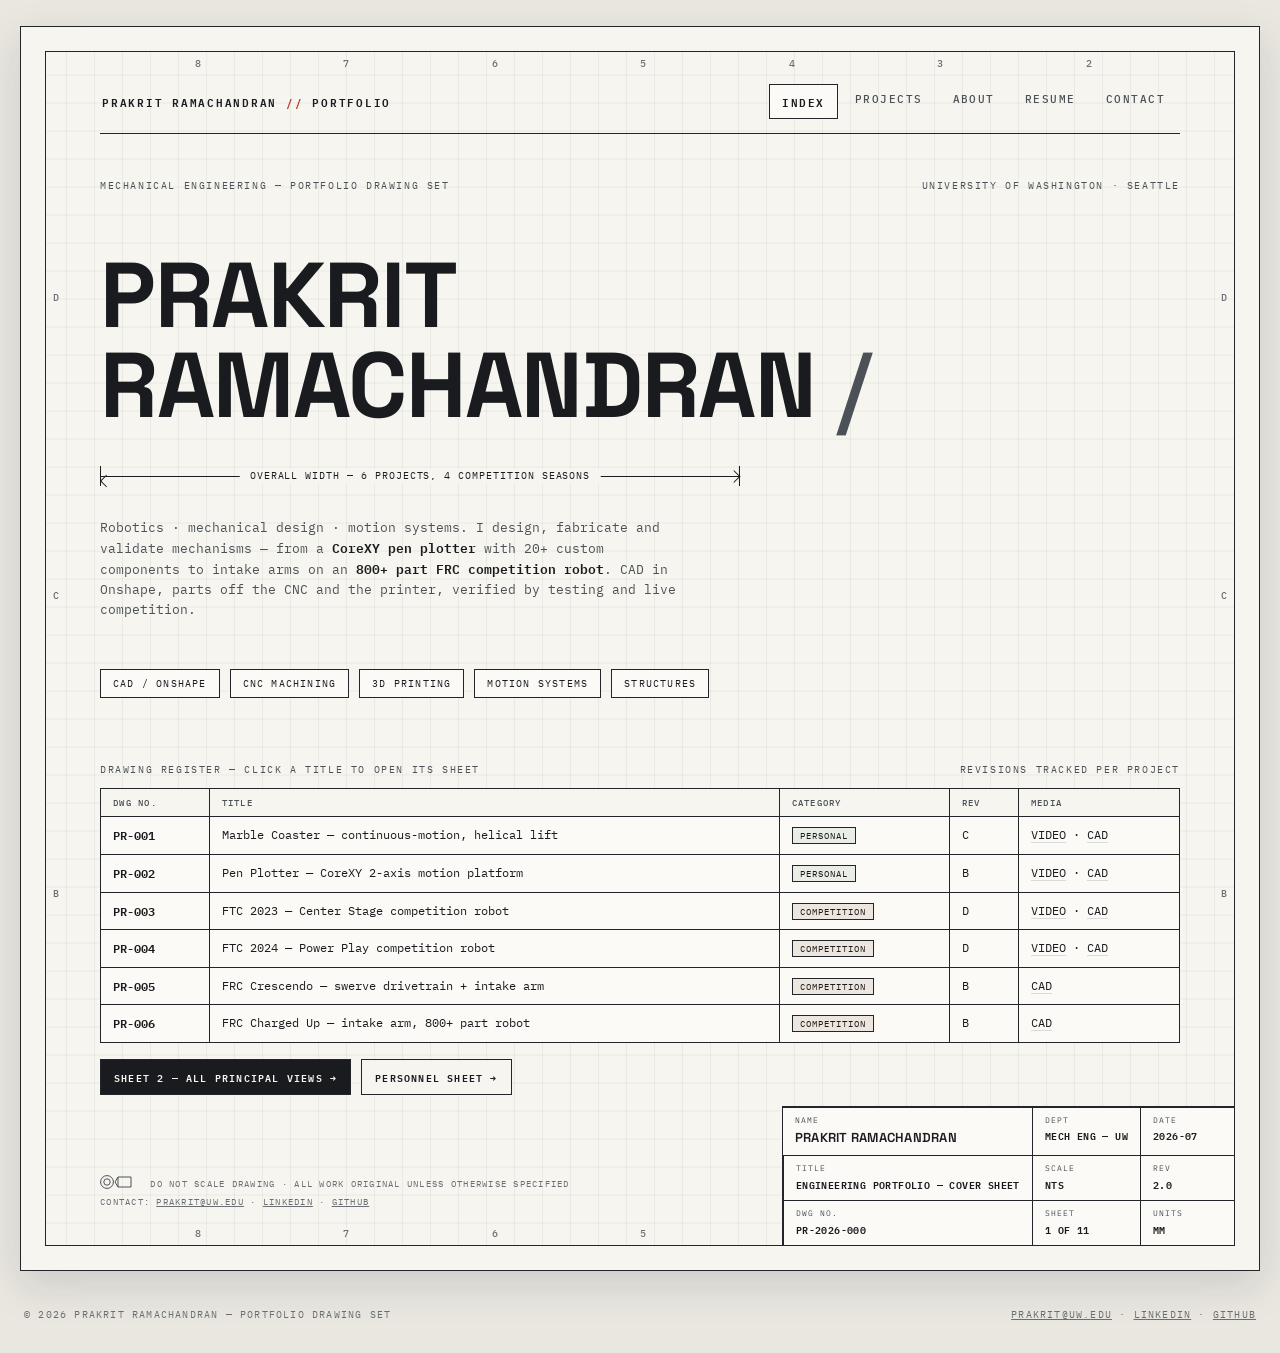
==== commit 786e0233: "Tabbed navigation, new resume, new profile photo - Split the long homepage into definite tabs: INDEX" ====
--- a/index.html
+++ b/index.html
@@ -34,6 +34,7 @@
       <a class="brand" href="/">PRAKRIT RAMACHANDRAN <span class="slash">//</span> PORTFOLIO</a>
       <nav aria-label="Primary">
         <a href="/" aria-current="page">INDEX</a>
+        <a href="/projects">PROJECTS</a>
         <a href="/about">ABOUT</a>
         <a href="/resume">RESUME</a>
         <a href="/contact">CONTACT</a>
@@ -101,6 +102,10 @@
           </tr>
         </tbody>
       </table>
+      <div style="margin-top:16px;display:flex;gap:10px;flex-wrap:wrap">
+        <a class="btn solid" href="/projects">SHEET 2 — ALL PRINCIPAL VIEWS →</a>
+        <a class="btn" href="/about">PERSONNEL SHEET →</a>
+      </div>
     </div>
 
     <div class="stamp">
@@ -123,123 +128,6 @@
   </div>
 </section>
 
-<!-- ============ SHEET 2 — PROJECTS, PRINCIPAL VIEWS ============ -->
-<section class="sheet" aria-label="Projects">
-  <div class="sheet-inner">
-    <div class="zones" aria-hidden="true">
-      <span class="zx" style="left:25%">7</span><span class="zx" style="left:50%">5</span><span class="zx" style="left:75%">3</span>
-      <span class="zy" style="top:30%">D</span><span class="zy" style="top:65%">B</span>
-      <span class="zy r" style="top:30%">D</span><span class="zy r" style="top:65%">B</span>
-    </div>
-
-    <div class="sheet-head" style="margin-top:6px">
-      <h2>Projects — Principal Views</h2>
-      <span class="ref">REF: DRAWING REGISTER, SHEET 1</span>
-    </div>
-
-    <div class="filters" role="toolbar" aria-label="Filter projects">
-      <button class="pill" data-filter="all" aria-pressed="true">ALL</button>
-      <button class="pill" data-filter="personal" aria-pressed="false">PERSONAL</button>
-      <button class="pill" data-filter="competition" aria-pressed="false">COMPETITION</button>
-    </div>
-
-    <div class="views">
-      <article class="view" data-category="personal">
-        <div class="img"><span class="viewlbl">VIEW A — ISOMETRIC</span><span class="dwgno">PR-001 REV C</span>
-          <a href="/projects/marble-coaster" aria-label="Open Marble Coaster sheet"><picture>
-            <source type="image/webp" srcset="/assets/img/marble-coaster-800.webp 800w, /assets/img/marble-coaster-1600.webp 1600w" sizes="(max-width:820px) 92vw, 540px"/>
-            <img src="/assets/img/marble-coaster-1600.jpg" alt="Continuous-motion marble coaster with helical lift, as built" loading="lazy" width="1400" height="1156"/>
-          </picture></a>
-        </div>
-        <div class="meta">
-          <h3><a href="/projects/marble-coaster">Marble Coaster</a></h3>
-          <p>Continuous-motion coaster with custom helical lift and 3D-printed gearbox. Track curvature and drop heights sized from energy-loss calcs for reliable runs.</p>
-          <div class="links"><a class="btn solid" href="/projects/marble-coaster">SHEET →</a><a class="btn" href="https://youtu.be/8bl2oFjKbBY" target="_blank" rel="noopener">VIDEO ↗</a><a class="btn" href="https://cad.onshape.com/documents/384256130598b3cf56482454/w/2050ca5f6c68fd333b65bd61/e/ee0c9c2a7a30ceb8021e9c9c" target="_blank" rel="noopener">CAD ↗</a></div>
-        </div>
-      </article>
-
-      <article class="view" data-category="personal">
-        <div class="img"><span class="viewlbl">VIEW A — ISOMETRIC</span><span class="dwgno">PR-002 REV B</span>
-          <a href="/projects/pen-plotter" aria-label="Open Pen Plotter sheet"><picture>
-            <source type="image/webp" srcset="/assets/img/pen-plotter-800.webp 800w, /assets/img/pen-plotter-1600.webp 1600w" sizes="(max-width:820px) 92vw, 540px"/>
-            <img src="/assets/img/pen-plotter-1600.jpg" alt="CoreXY pen plotter CAD render, isometric view" loading="lazy" width="1400" height="843"/>
-          </picture></a>
-        </div>
-        <div class="meta">
-          <h3><a href="/projects/pen-plotter">Pen Plotter</a></h3>
-          <p>Rigid CoreXY platform, belt-driven linear actuation. 20+ custom structural and motion components; calibrated to cut backlash and improve repeatability.</p>
-          <div class="links"><a class="btn solid" href="/projects/pen-plotter">SHEET →</a><a class="btn" href="https://youtu.be/qZgPj7opYQs" target="_blank" rel="noopener">VIDEO ↗</a><a class="btn" href="https://cad.onshape.com/documents/32592ddfffefad438c66eb91/w/7700c668dd6e04e0ac611197/e/1776a5f9c063f7653e8564c6" target="_blank" rel="noopener">CAD ↗</a></div>
-        </div>
-      </article>
-
-      <article class="view" data-category="competition">
-        <div class="img"><span class="viewlbl">VIEW B — FRONT ISO</span><span class="dwgno">PR-003 REV D</span>
-          <a href="/projects/ftc-center-stage" aria-label="Open FTC Center Stage sheet"><picture>
-            <source type="image/webp" srcset="/assets/img/ftc-center-stage-800.webp 800w, /assets/img/ftc-center-stage-1600.webp 1600w" sizes="(max-width:820px) 92vw, 540px"/>
-            <img src="/assets/img/ftc-center-stage-1600.jpg" alt="FTC Center Stage robot CAD render with lift and intake" loading="lazy" width="1064" height="1080"/>
-          </picture></a>
-        </div>
-        <div class="meta">
-          <h3><a href="/projects/ftc-center-stage">FTC 2023 — Center Stage</a></h3>
-          <p>Complete robot architecture: drivetrain, intake, outtake and structure under seasonal time constraints. CNC + 3D-printed parts validated in live competition.</p>
-          <div class="links"><a class="btn solid" href="/projects/ftc-center-stage">SHEET →</a><a class="btn" href="https://www.youtube.com/watch?v=8yHOitnPuRc" target="_blank" rel="noopener">VIDEO ↗</a><a class="btn" href="https://cad.onshape.com/documents/21a56fda02435a6c545804e4/w/b0a64d2f252843a2d962571f/e/10439a29e656feba714ab18b" target="_blank" rel="noopener">CAD ↗</a></div>
-        </div>
-      </article>
-
-      <article class="view" data-category="competition">
-        <div class="img"><span class="viewlbl">VIEW B — FRONT ISO</span><span class="dwgno">PR-004 REV D</span>
-          <a href="/projects/ftc-power-play" aria-label="Open FTC Power Play sheet"><picture>
-            <source type="image/webp" srcset="/assets/img/ftc-power-play-800.webp 800w, /assets/img/ftc-power-play-1600.webp 1600w" sizes="(max-width:820px) 92vw, 540px"/>
-            <img src="/assets/img/ftc-power-play-1600.jpg" alt="FTC Power Play robot CAD render" loading="lazy" width="1236" height="1080"/>
-          </picture></a>
-        </div>
-        <div class="meta">
-          <h3><a href="/projects/ftc-power-play">FTC 2024 — Power Play</a></h3>
-          <p>Full robot from concept to integration — packaging, weight distribution and subsystem interfaces managed in CAD within competition rule limits.</p>
-          <div class="links"><a class="btn solid" href="/projects/ftc-power-play">SHEET →</a><a class="btn" href="https://youtu.be/rv_-GV-la8k" target="_blank" rel="noopener">VIDEO ↗</a><a class="btn" href="https://cad.onshape.com/documents/5cfcf398c1abd473022fdc97/w/ca053431c6e5b3e2f6314bfa/e/371427608bae168fc1ccc074?renderMode=0&uiState=661c72ffdc1f8708bbbbf50b" target="_blank" rel="noopener">CAD ↗</a></div>
-        </div>
-      </article>
-
-      <article class="view" data-category="competition">
-        <div class="img"><span class="viewlbl">VIEW A — ISOMETRIC</span><span class="dwgno">PR-005 REV B</span>
-          <a href="/projects/frc-crescendo" aria-label="Open FRC Crescendo sheet"><picture>
-            <source type="image/webp" srcset="/assets/img/frc-crescendo-800.webp 800w, /assets/img/frc-crescendo-1600.webp 1600w" sizes="(max-width:820px) 92vw, 540px"/>
-            <img src="/assets/img/frc-crescendo-1600.jpg" alt="FRC Crescendo robot CAD render with swerve drivetrain and intake arm" loading="lazy" width="1140" height="936"/>
-          </picture></a>
-        </div>
-        <div class="meta">
-          <h3><a href="/projects/frc-crescendo">FRC — Crescendo</a></h3>
-          <p>Chassis, swerve drivetrain and intake arm — custom structural and motion components meeting competition weight and performance constraints.</p>
-          <div class="links"><a class="btn solid" href="/projects/frc-crescendo">SHEET →</a><a class="btn" href="https://cad.onshape.com/documents/507364f702b24b9ad93b4220/w/3c854fb5b9c545876fc1f113/e/45adb8b54ace8211607a5ac1?renderMode=%20&uiState=66f3ad767076f77109f56f84" target="_blank" rel="noopener">CAD ↗</a></div>
-        </div>
-      </article>
-
-      <article class="view" data-category="competition">
-        <div class="img"><span class="viewlbl">VIEW A — ISOMETRIC</span><span class="dwgno">PR-006 REV B</span>
-          <a href="/projects/frc-charged-up" aria-label="Open FRC Charged Up sheet"><picture>
-            <source type="image/webp" srcset="/assets/img/frc-charged-up-800.webp 800w, /assets/img/frc-charged-up-1600.webp 1600w" sizes="(max-width:820px) 92vw, 540px"/>
-            <img src="/assets/img/frc-charged-up-1600.jpg" alt="FRC Charged Up robot CAD render with intake arm extended" loading="lazy" width="1200" height="944"/>
-          </picture></a>
-        </div>
-        <div class="meta">
-          <h3><a href="/projects/frc-charged-up">FRC — Charged Up</a></h3>
-          <p>Intake arm subsystem on an 800+ part robot — pivot geometry, load paths and mounting interfaces resolved in a six-week build season.</p>
-          <div class="links"><a class="btn solid" href="/projects/frc-charged-up">SHEET →</a><a class="btn" href="https://cad.onshape.com/documents/6c824aecc1867331a253a99e/w/2cdff6aef3e157d9c9357890/e/097e5739bbd965454c6625a1" target="_blank" rel="noopener">CAD ↗</a></div>
-        </div>
-      </article>
-    </div>
-
-    <div class="titleblock" role="presentation">
-      <div class="tb wide name"><span class="k">NAME</span><span class="v">PRAKRIT RAMACHANDRAN</span></div>
-      <div class="tb"><span class="k">DATE</span><span class="v">2026-07</span></div>
-      <div class="tb"><span class="k">REV</span><span class="v">2.0</span></div>
-      <div class="tb wide"><span class="k">TITLE</span><span class="v">PROJECTS — PRINCIPAL VIEWS</span></div>
-      <div class="tb"><span class="k">SCALE</span><span class="v">NTS</span></div>
-      <div class="tb"><span class="k">SHEET</span><span class="v">2 OF 11</span></div>
-    </div>
-  </div>
-</section>
-
 <footer class="footer-note">
   <span>© 2026 PRAKRIT RAMACHANDRAN — PORTFOLIO DRAWING SET</span>
   <span><a href="mailto:prakrit@uw.edu">PRAKRIT@UW.EDU</a> · <a href="https://www.linkedin.com/in/prakrit-ramachandran-660112269/" target="_blank" rel="noopener">LINKEDIN</a> · <a href="https://github.com/prakritr" target="_blank" rel="noopener">GITHUB</a></span>
--- a/styles.css
+++ b/styles.css
@@ -225,10 +225,9 @@
 
 /* ---------------- resume ---------------- */
 .resume-actions{display:flex;gap:10px;flex-wrap:wrap;margin-bottom:26px}
-.resume-frame{border:1px solid var(--line);background:#fff;padding:14px}
-.resume-frame object{width:100%;height:1100px}
-.resume-frame .fallback{padding:0}
-@media(max-width:880px){.resume-frame object{height:70vh}}
+.resume-frame{border:1px solid var(--line);background:#fff;padding:22px;max-width:1080px}
+.resume-frame img{width:100%;height:auto;display:block;border:1px solid var(--faint)}
+@media(max-width:880px){.resume-frame{padding:10px}}
 
 /* ---------------- contact ---------------- */
 .contact-grid{display:grid;grid-template-columns:1.05fr .95fr;gap:48px;align-items:start}
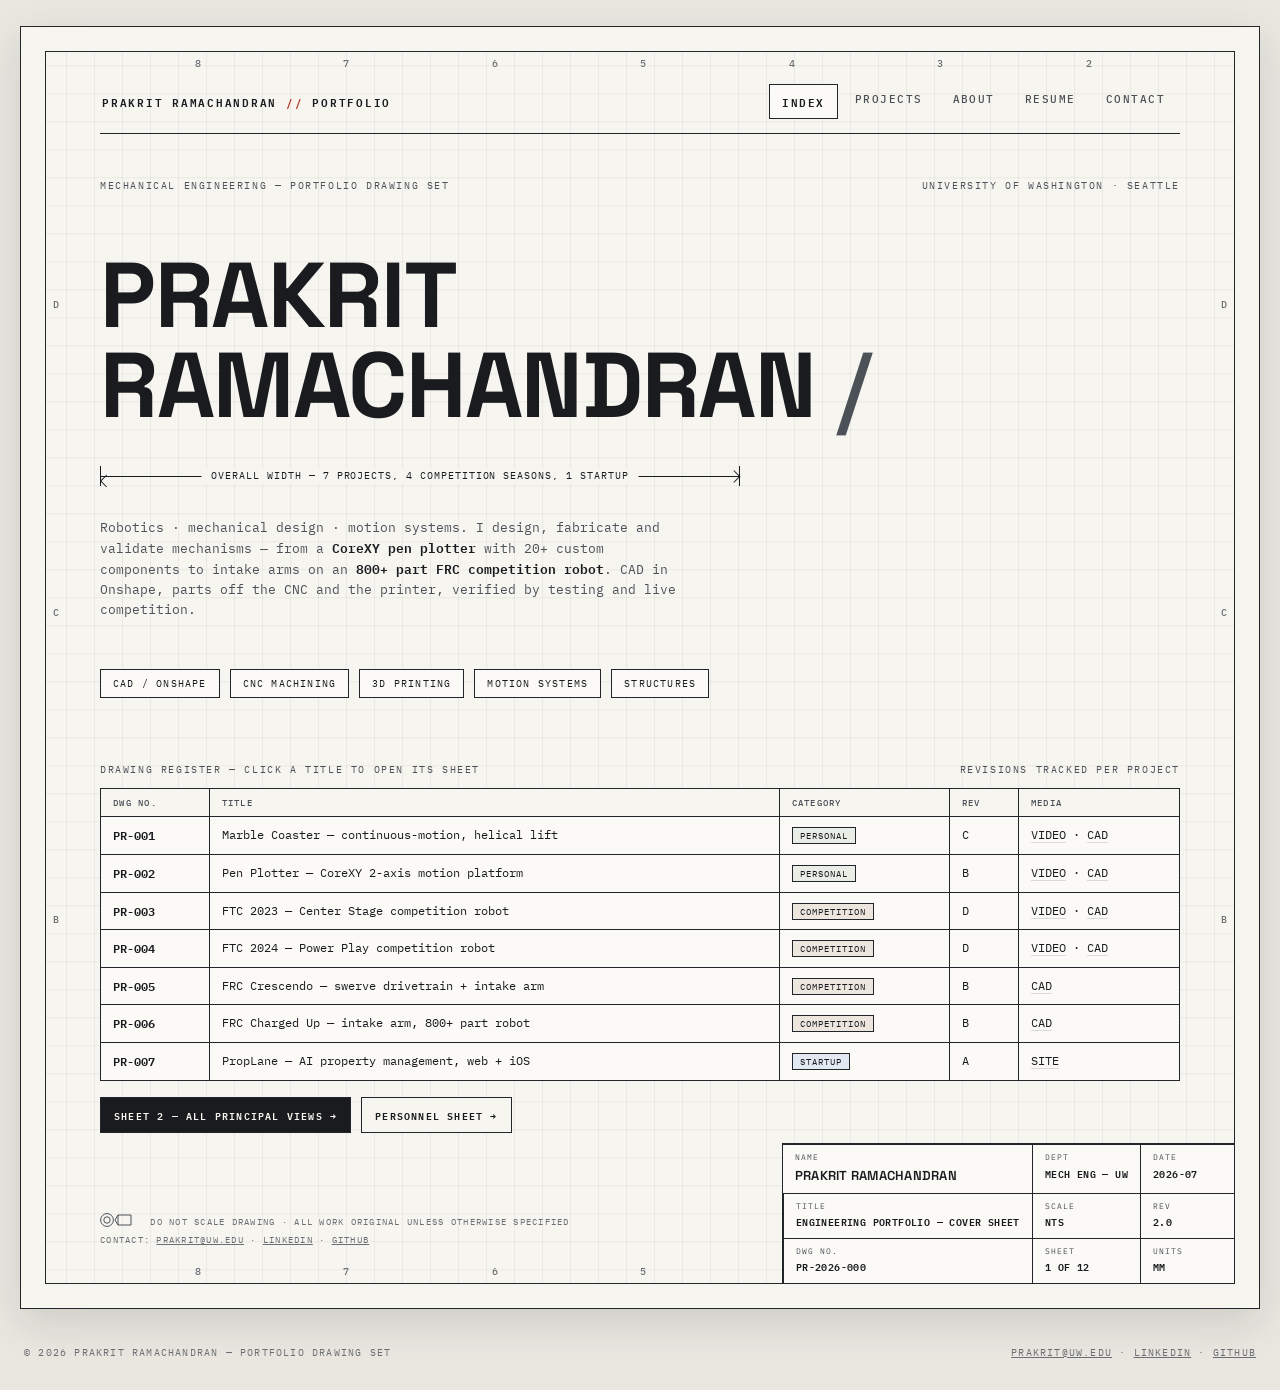
==== commit d480bfdb: "Add PR-007 PropLane sheet; new resume (PropLane, no GPA); renumber to 12 sheets Co-Authored-By: Clau" ====
--- a/index.html
+++ b/index.html
@@ -50,7 +50,7 @@
     <div class="dim" aria-hidden="true">
       <span class="ext" style="left:0"></span><span class="ext" style="right:0"></span>
       <span class="bar"></span>
-      <span class="lbl">OVERALL WIDTH — 6 PROJECTS, 4 COMPETITION SEASONS</span>
+      <span class="lbl">OVERALL WIDTH — 7 PROJECTS, 4 COMPETITION SEASONS, 1 STARTUP</span>
     </div>
 
     <p class="cover-sub">Robotics · mechanical design · motion systems. I design, fabricate and validate mechanisms — from a <b>CoreXY pen plotter</b> with 20+ custom components to intake arms on an <b>800+ part FRC competition robot</b>. CAD in Onshape, parts off the CNC and the printer, verified by testing and live competition.</p>
@@ -100,6 +100,12 @@
             <td class="plain hide-m"><span class="cat c">COMPETITION</span></td><td class="plain hide-m">B</td>
             <td class="plain"><a class="media" href="https://cad.onshape.com/documents/6c824aecc1867331a253a99e/w/2cdff6aef3e157d9c9357890/e/097e5739bbd965454c6625a1" target="_blank" rel="noopener">CAD</a></td>
           </tr>
+          <tr>
+            <td class="no plain">PR-007</td>
+            <td><a class="rowlink" href="/projects/proplane">PropLane — AI property management, web + iOS</a></td>
+            <td class="plain hide-m"><span class="cat s">STARTUP</span></td><td class="plain hide-m">A</td>
+            <td class="plain"><a class="media" href="https://proplane.ai" target="_blank" rel="noopener">SITE</a></td>
+          </tr>
         </tbody>
       </table>
       <div style="margin-top:16px;display:flex;gap:10px;flex-wrap:wrap">
@@ -122,7 +128,7 @@
       <div class="tb"><span class="k">SCALE</span><span class="v">NTS</span></div>
       <div class="tb"><span class="k">REV</span><span class="v">2.0</span></div>
       <div class="tb wide"><span class="k">DWG NO.</span><span class="v">PR-2026-000</span></div>
-      <div class="tb"><span class="k">SHEET</span><span class="v">1 OF 11</span></div>
+      <div class="tb"><span class="k">SHEET</span><span class="v">1 OF 12</span></div>
       <div class="tb"><span class="k">UNITS</span><span class="v">MM</span></div>
     </div>
   </div>
--- a/styles.css
+++ b/styles.css
@@ -125,6 +125,7 @@
 .reg .cat{font-size:9px;letter-spacing:.12em;border:1px solid var(--line);padding:2px 7px;white-space:nowrap}
 .reg .cat.p{background:#E8EEE6}
 .reg .cat.c{background:#EDE6DF}
+.reg .cat.s{background:#E3E9F2}
 .reg a.media{text-decoration:none;border-bottom:1px solid var(--faint)}
 .reg a.media:hover{border-bottom-color:var(--ink)}
 @media(max-width:760px){
